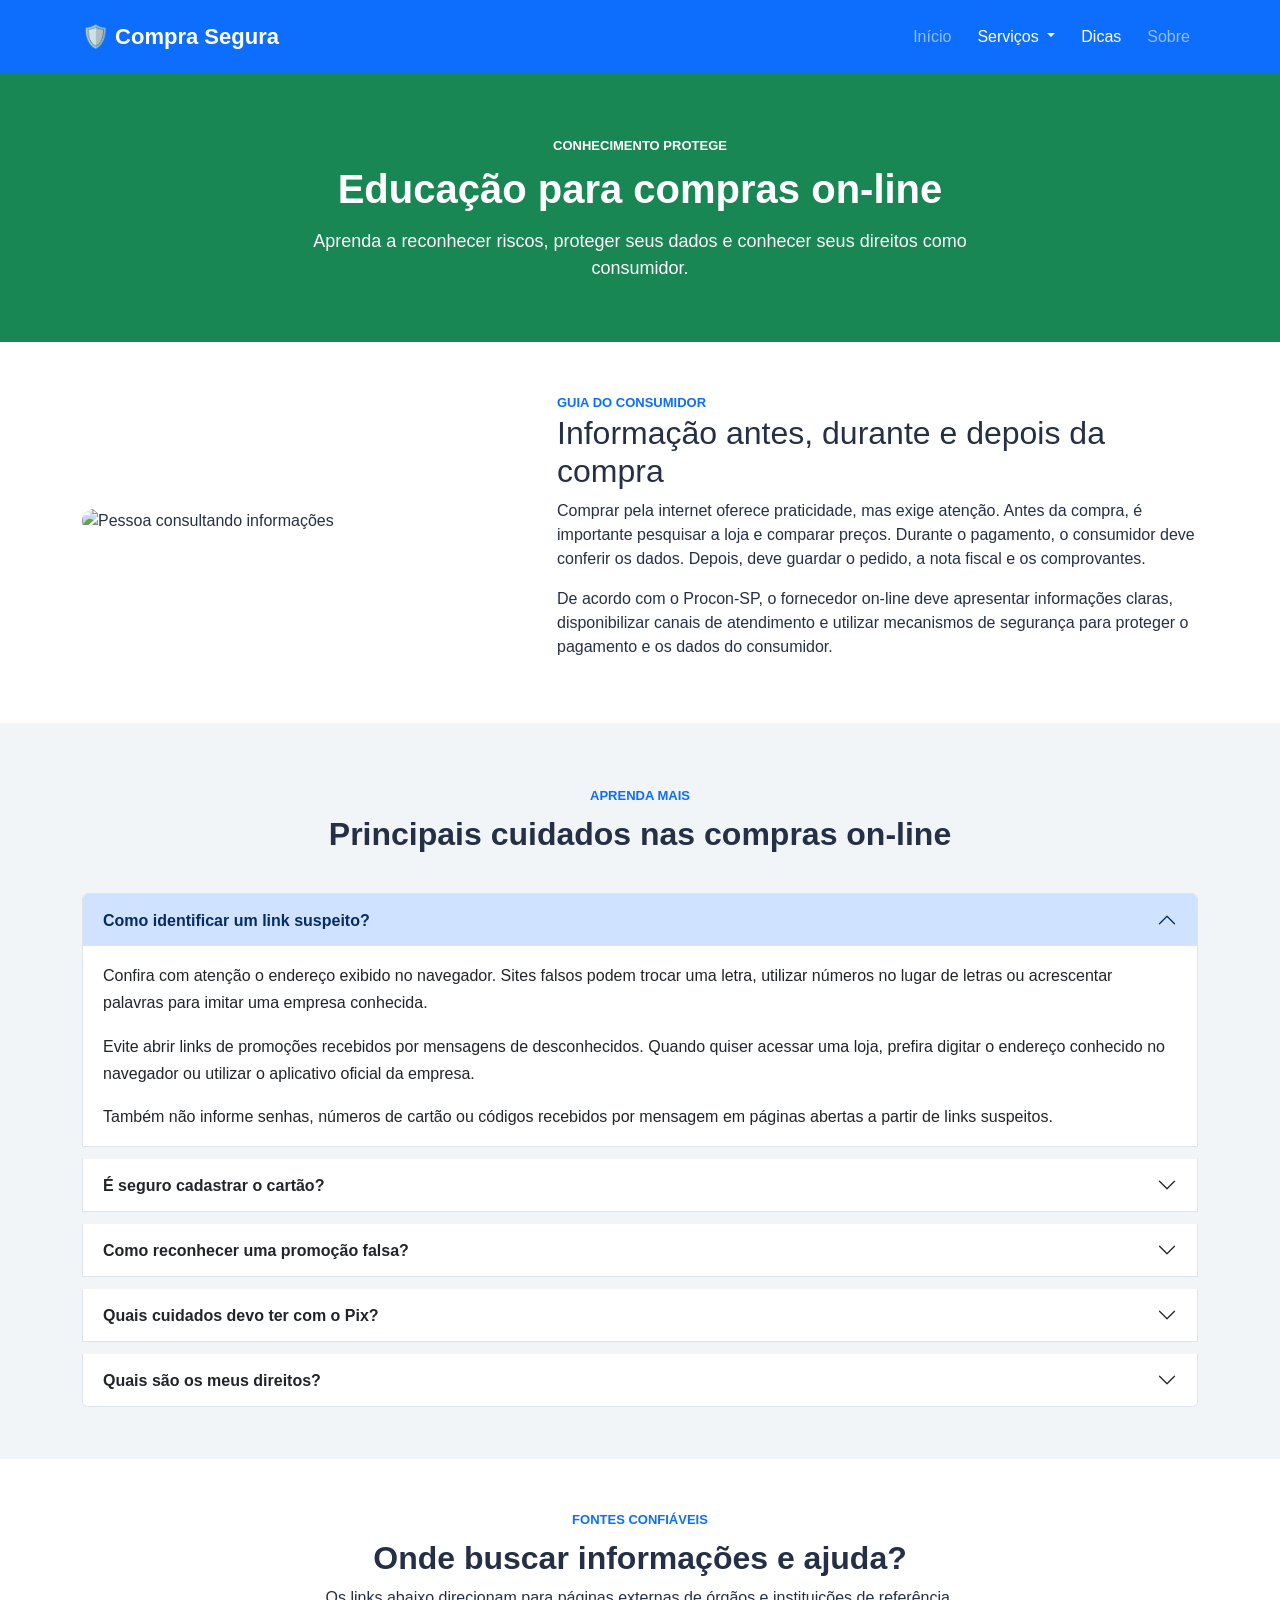
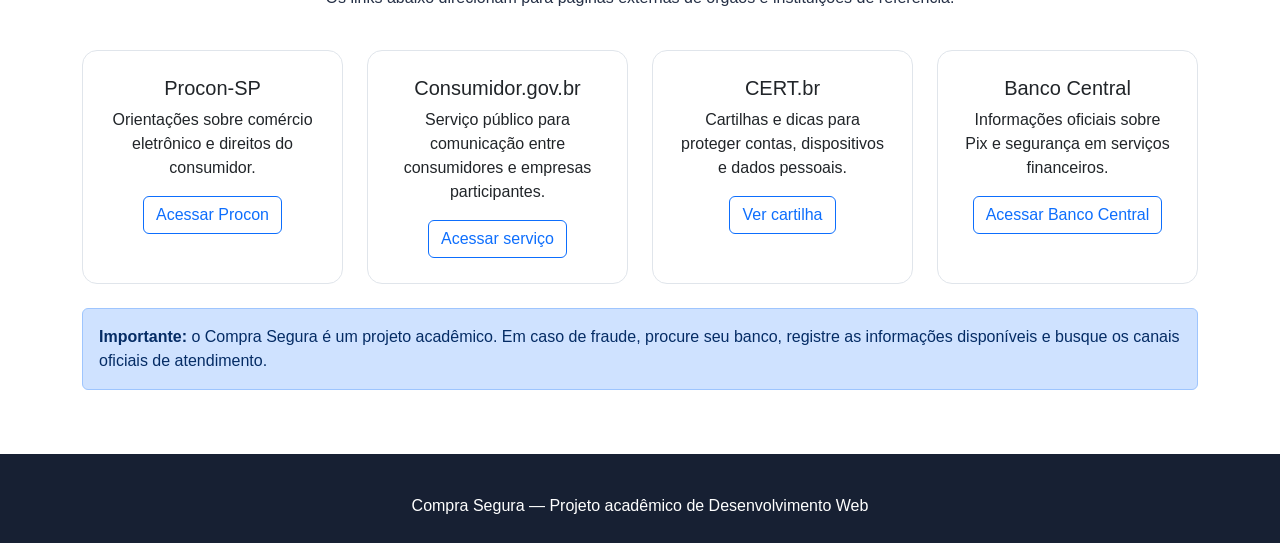
==== educacao.html @ fbb468bb "feat - projeto" ====
<!DOCTYPE html>
<html lang="pt-br">
<head>
    <meta charset="UTF-8">
    <meta name="viewport" content="width=device-width, initial-scale=1.0">

    <title>Educação - Compra Segura</title>

    <link
        href="https://cdn.jsdelivr.net/npm/bootstrap@5.3.3/dist/css/bootstrap.min.css"
        rel="stylesheet"
    >

    <link rel="stylesheet" href="css/estilo.css">
</head>

<body>

    <nav class="navbar navbar-expand-lg navbar-dark bg-primary">
        <div class="container">
            <a class="navbar-brand" href="index.html">🛡️ Compra Segura</a>

            <button
                class="navbar-toggler"
                type="button"
                data-bs-toggle="collapse"
                data-bs-target="#menuPrincipal"
            >
                <span class="navbar-toggler-icon"></span>
            </button>

            <div class="collapse navbar-collapse" id="menuPrincipal">
                <ul class="navbar-nav ms-auto">
                    <li class="nav-item">
                        <a class="nav-link" href="index.html">Início</a>
                    </li>

                    <li class="nav-item dropdown">
                        <a
                            class="nav-link dropdown-toggle active"
                            href="#"
                            data-bs-toggle="dropdown"
                        >
                            Serviços
                        </a>

                        <ul class="dropdown-menu">
                            <li>
                                <a class="dropdown-item" href="verificar-loja.html">
                                    Verificar loja
                                </a>
                            </li>

                            <li>
                                <a class="dropdown-item" href="verificar-promocao.html">
                                    Verificar promoção
                                </a>
                            </li>

                            <li>
                                <a class="dropdown-item" href="educacao.html">
                                    Educação
                                </a>
                            </li>
                        </ul>
                    </li>

                    <li class="nav-item">
                        <a class="nav-link active" href="educacao.html">Dicas</a>
                    </li>

                    <li class="nav-item">
                        <a class="nav-link" href="sobre.html">Sobre</a>
                    </li>
                </ul>
            </div>
        </div>
    </nav>

    <header class="cabecalho-pagina cabecalho-educacao">
        <div class="container">
            <span class="subtitulo-claro">CONHECIMENTO PROTEGE</span>
            <h1>Educação para compras on-line</h1>

            <p>
                Aprenda a reconhecer riscos, proteger seus dados e conhecer
                seus direitos como consumidor.
            </p>
        </div>
    </header>

    <main>
        <section class="container py-5">
            <div class="row align-items-center">
                <div class="col-lg-5 mb-4">
                    <img
                        src="https://encrypted-tbn0.gstatic.com/images?q=tbn:ANd9GcQnl_PKlkBleBbkw36OSNaFheO7C5F8j7W1MZVmrICV2A&s=10"
                        class="img-fluid imagem-conteudo"
                        alt="Pessoa consultando informações"
                    >
                </div>

                <div class="col-lg-7">
                    <span class="subtitulo">GUIA DO CONSUMIDOR</span>
                    <h2>Informação antes, durante e depois da compra</h2>

                    <p>
                        Comprar pela internet oferece praticidade, mas exige
                        atenção. Antes da compra, é importante pesquisar a loja
                        e comparar preços. Durante o pagamento, o consumidor
                        deve conferir os dados. Depois, deve guardar o pedido,
                        a nota fiscal e os comprovantes.
                    </p>

                    <p>
                        De acordo com o Procon-SP, o fornecedor on-line deve
                        apresentar informações claras, disponibilizar canais
                        de atendimento e utilizar mecanismos de segurança para
                        proteger o pagamento e os dados do consumidor.
                    </p>
                </div>
            </div>
        </section>

        <section class="secao-cinza">
            <div class="container">
                <div class="titulo-secao">
                    <span class="subtitulo">APRENDA MAIS</span>
                    <h2>Principais cuidados nas compras on-line</h2>
                </div>

                <div class="accordion" id="conteudosEducativos">
                    <div class="accordion-item">
                        <h2 class="accordion-header">
                            <button
                                class="accordion-button"
                                type="button"
                                data-bs-toggle="collapse"
                                data-bs-target="#conteudoUm"
                            >
                                Como identificar um link suspeito?
                            </button>
                        </h2>

                        <div
                            id="conteudoUm"
                            class="accordion-collapse collapse show"
                            data-bs-parent="#conteudosEducativos"
                        >
                            <div class="accordion-body">
                                <p>
                                    Confira com atenção o endereço exibido no
                                    navegador. Sites falsos podem trocar uma
                                    letra, utilizar números no lugar de letras
                                    ou acrescentar palavras para imitar uma
                                    empresa conhecida.
                                </p>

                                <p>
                                    Evite abrir links de promoções recebidos por
                                    mensagens de desconhecidos. Quando quiser
                                    acessar uma loja, prefira digitar o endereço
                                    conhecido no navegador ou utilizar o
                                    aplicativo oficial da empresa.
                                </p>

                                <p class="mb-0">
                                    Também não informe senhas, números de cartão
                                    ou códigos recebidos por mensagem em páginas
                                    abertas a partir de links suspeitos.
                                </p>
                            </div>
                        </div>
                    </div>

                    <div class="accordion-item">
                        <h2 class="accordion-header">
                            <button
                                class="accordion-button collapsed"
                                type="button"
                                data-bs-toggle="collapse"
                                data-bs-target="#conteudoDois"
                            >
                                É seguro cadastrar o cartão?
                            </button>
                        </h2>

                        <div
                            id="conteudoDois"
                            class="accordion-collapse collapse"
                            data-bs-parent="#conteudosEducativos"
                        >
                            <div class="accordion-body">
                                <p>
                                    Cadastre o cartão somente em lojas nas quais
                                    você confia. Antes disso, pesquise a empresa,
                                    leia sua política de privacidade e confira
                                    se o endereço acessado está correto.
                                </p>

                                <p>
                                    Quando o banco disponibilizar essa opção,
                                    prefira utilizar um cartão virtual. Ele pode
                                    evitar que os dados do cartão físico sejam
                                    informados diretamente na compra.
                                </p>

                                <p class="mb-0">
                                    Nunca envie foto do cartão, senha bancária
                                    ou código de confirmação para vendedores por
                                    aplicativos de mensagem.
                                </p>
                            </div>
                        </div>
                    </div>

                    <div class="accordion-item">
                        <h2 class="accordion-header">
                            <button
                                class="accordion-button collapsed"
                                type="button"
                                data-bs-toggle="collapse"
                                data-bs-target="#conteudoTres"
                            >
                                Como reconhecer uma promoção falsa?
                            </button>
                        </h2>

                        <div
                            id="conteudoTres"
                            class="accordion-collapse collapse"
                            data-bs-parent="#conteudosEducativos"
                        >
                            <div class="accordion-body">
                                <p>
                                    Compare o preço em diferentes lojas e
                                    desconfie de valores muito menores que os
                                    normalmente encontrados. Observe também o
                                    frete e as condições de pagamento.
                                </p>

                                <p>
                                    Uma mensagem com urgência exagerada pode
                                    tentar impedir que o consumidor pesquise.
                                    Frases como “compre agora” ou “última
                                    oportunidade” não comprovam que a promoção
                                    é verdadeira.
                                </p>

                                <p class="mb-0">
                                    Guarde o anúncio da oferta. O registro pode
                                    ser importante se o preço ou as condições
                                    forem alterados posteriormente.
                                </p>
                            </div>
                        </div>
                    </div>

                    <div class="accordion-item">
                        <h2 class="accordion-header">
                            <button
                                class="accordion-button collapsed"
                                type="button"
                                data-bs-toggle="collapse"
                                data-bs-target="#conteudoQuatro"
                            >
                                Quais cuidados devo ter com o Pix?
                            </button>
                        </h2>

                        <div
                            id="conteudoQuatro"
                            class="accordion-collapse collapse"
                            data-bs-parent="#conteudosEducativos"
                        >
                            <div class="accordion-body">
                                <p>
                                    Antes de confirmar um Pix, confira o nome,
                                    parte do CPF ou CNPJ, o banco e o valor da
                                    transação. Se alguma informação estiver
                                    diferente, não conclua o pagamento.
                                </p>

                                <p>
                                    Desconfie quando uma loja desconhecida
                                    oferecer um grande desconto apenas para
                                    pagamento por Pix. O pagamento rápido não
                                    substitui a verificação da empresa.
                                </p>

                                <p class="mb-0">
                                    Caso perceba um golpe, entre em contato
                                    rapidamente com seu banco e procure os
                                    canais oficiais de orientação.
                                </p>
                            </div>
                        </div>
                    </div>

                    <div class="accordion-item">
                        <h2 class="accordion-header">
                            <button
                                class="accordion-button collapsed"
                                type="button"
                                data-bs-toggle="collapse"
                                data-bs-target="#conteudoCinco"
                            >
                                Quais são os meus direitos?
                            </button>
                        </h2>

                        <div
                            id="conteudoCinco"
                            class="accordion-collapse collapse"
                            data-bs-parent="#conteudosEducativos"
                        >
                            <div class="accordion-body">
                                <p>
                                    Nas compras feitas pela internet, o
                                    consumidor possui direito de arrependimento.
                                    Segundo o Procon-SP, é possível desistir da
                                    compra em até sete dias, contados do
                                    recebimento do produto ou da assinatura do
                                    contrato.
                                </p>

                                <p>
                                    O fornecedor também deve apresentar
                                    informações claras sobre preço, pagamento,
                                    entrega, troca, cancelamento e atendimento.
                                </p>

                                <p class="mb-0">
                                    Guarde a confirmação do pedido, a nota
                                    fiscal, os comprovantes e as conversas
                                    realizadas com a empresa.
                                </p>
                            </div>
                        </div>
                    </div>
                </div>
            </div>
        </section>

        <section class="container py-5">
            <div class="titulo-secao">
                <span class="subtitulo">FONTES CONFIÁVEIS</span>
                <h2>Onde buscar informações e ajuda?</h2>

                <p>
                    Os links abaixo direcionam para páginas externas de órgãos
                    e instituições de referência.
                </p>
            </div>

            <div class="row">
                <div class="col-md-6 col-lg-3 mb-4">
                    <div class="card card-fonte h-100">
                        <div class="card-body">
                            <h3 class="h5">Procon-SP</h3>

                            <p>
                                Orientações sobre comércio eletrônico e direitos
                                do consumidor.
                            </p>

                            <a
                                href="https://www.procon.sp.gov.br/espaco-consumidor/"
                                target="_blank"
                                class="btn btn-outline-primary"
                            >
                                Acessar Procon
                            </a>
                        </div>
                    </div>
                </div>

                <div class="col-md-6 col-lg-3 mb-4">
                    <div class="card card-fonte h-100">
                        <div class="card-body">
                            <h3 class="h5">Consumidor.gov.br</h3>

                            <p>
                                Serviço público para comunicação entre
                                consumidores e empresas participantes.
                            </p>

                            <a
                                href="https://www.consumidor.gov.br/"
                                target="_blank"
                                class="btn btn-outline-primary"
                            >
                                Acessar serviço
                            </a>
                        </div>
                    </div>
                </div>

                <div class="col-md-6 col-lg-3 mb-4">
                    <div class="card card-fonte h-100">
                        <div class="card-body">
                            <h3 class="h5">CERT.br</h3>

                            <p>
                                Cartilhas e dicas para proteger contas,
                                dispositivos e dados pessoais.
                            </p>

                            <a
                                href="https://cartilha.cert.br/"
                                target="_blank"
                                class="btn btn-outline-primary"
                            >
                                Ver cartilha
                            </a>
                        </div>
                    </div>
                </div>

                <div class="col-md-6 col-lg-3 mb-4">
                    <div class="card card-fonte h-100">
                        <div class="card-body">
                            <h3 class="h5">Banco Central</h3>

                            <p>
                                Informações oficiais sobre Pix e segurança em
                                serviços financeiros.
                            </p>

                            <a
                                href="https://www.bcb.gov.br/"
                                target="_blank"
                                class="btn btn-outline-primary"
                            >
                                Acessar Banco Central
                            </a>
                        </div>
                    </div>
                </div>
            </div>

            <div class="alert alert-primary">
                <strong>Importante:</strong> o Compra Segura é um projeto
                acadêmico. Em caso de fraude, procure seu banco, registre as
                informações disponíveis e busque os canais oficiais de
                atendimento.
            </div>
        </section>
    </main>

    <footer class="rodape">
        <div class="container text-center">
            <p class="mb-0">
                Compra Segura — Projeto acadêmico de Desenvolvimento Web
            </p>
        </div>
    </footer>

    <script
        src="https://cdn.jsdelivr.net/npm/bootstrap@5.3.3/dist/js/bootstrap.bundle.min.js">
    </script>

    <script src="js/script.js"></script>
</body>
</html>
---- css/estilo.css ----
body {
    background-color: #ffffff;
    color: #253046;
    font-family: Arial, Helvetica, sans-serif;
}

.navbar {
    padding-top: 15px;
    padding-bottom: 15px;
}

.navbar-brand {
    font-size: 22px;
    font-weight: bold;
}

.nav-link {
    margin-left: 10px;
}

.area-principal {
    background-color: #0d6efd;
    color: white;
    padding-top: 80px;
    padding-bottom: 80px;
}

.area-principal h1 {
    font-size: 48px;
    font-weight: bold;
    margin-bottom: 20px;
}

.area-principal p {
    margin-bottom: 30px;
}

.selo {
    background-color: #ffffff;
    color: #0d6efd;
    padding: 8px 14px;
    border-radius: 20px;
    font-size: 13px;
    font-weight: bold;
}

.imagem-principal {
    border-radius: 25px;
    border: 5px solid white;
}

.imagem-conteudo {
    width: 100%;
    border-radius: 20px;
}

.titulo-secao {
    text-align: center;
    max-width: 750px;
    margin: 0 auto 40px auto;
}

.titulo-secao h2 {
    font-weight: bold;
    margin-top: 8px;
}

.subtitulo {
    color: #0d6efd;
    font-size: 13px;
    font-weight: bold;
}

.subtitulo-claro {
    color: #ffffff;
    font-size: 13px;
    font-weight: bold;
}

.card {
    border: 1px solid #e0e5eb;
    border-radius: 15px;
}

.card-servico,
.card-dica,
.card-fonte {
    text-align: center;
}

.card-servico:hover,
.card-dica:hover,
.card-fonte:hover {
    border-color: #0d6efd;
    background-color: #f4f8ff;
}

.card-body {
    padding: 25px;
}

.icone-card {
    font-size: 38px;
    margin-bottom: 15px;
}

.secao-passos {
    background-color: #eaf3ff;
    padding-top: 60px;
    padding-bottom: 40px;
}

.numero-passo {
    background-color: #0d6efd;
    color: white;
    width: 55px;
    height: 55px;
    line-height: 55px;
    border-radius: 50%;
    margin: 0 auto 15px auto;
    font-size: 22px;
    font-weight: bold;
}

.lista-verificacao {
    padding-left: 20px;
}

.lista-verificacao li {
    margin-bottom: 10px;
}

.cabecalho-pagina {
    background-color: #0d6efd;
    color: white;
    padding-top: 60px;
    padding-bottom: 60px;
    text-align: center;
}

.cabecalho-pagina h1 {
    font-weight: bold;
    margin-top: 8px;
}

.cabecalho-pagina p {
    max-width: 700px;
    margin: 15px auto 0 auto;
    font-size: 18px;
}

.cabecalho-promocao {
    background-color: #bb6800;
}

.cabecalho-educacao {
    background-color: #198754;
}

.cabecalho-sobre {
    background-color: #563d7c;
}

.card-formulario {
    border-top: 5px solid #0d6efd;
}

.card-formulario .card-body {
    padding: 35px;
}

.secao-cinza {
    background-color: #f2f5f8;
    padding-top: 60px;
    padding-bottom: 40px;
}

.secao-promocao {
    background-color: #fff4df;
    padding-top: 60px;
    padding-bottom: 40px;
}

.accordion-item {
    margin-bottom: 12px;
    border: 1px solid #dfe4ea;
}

.accordion-button {
    font-weight: bold;
}

.accordion-body {
    line-height: 1.7;
}

.rodape {
    background-color: #172033;
    color: white;
    padding-top: 40px;
    padding-bottom: 25px;
    margin-top: 0;
}

.rodape a {
    color: #d9e8ff;
    display: block;
    margin-bottom: 8px;
    text-decoration: none;
}

.rodape a:hover {
    color: white;
    text-decoration: underline;
}

.rodape hr {
    border-color: #ffffff;
}

@media (max-width: 768px) {
    .area-principal {
        padding-top: 50px;
        padding-bottom: 50px;
        text-align: center;
    }

    .area-principal h1 {
        font-size: 34px;
    }

    .cabecalho-pagina {
        padding-top: 40px;
        padding-bottom: 40px;
    }

    .cabecalho-pagina h1 {
        font-size: 32px;
    }

    .card-formulario .card-body {
        padding: 22px;
    }

    .nav-link {
        margin-left: 0;
    }

    .rodape {
        text-align: center;
    }
}
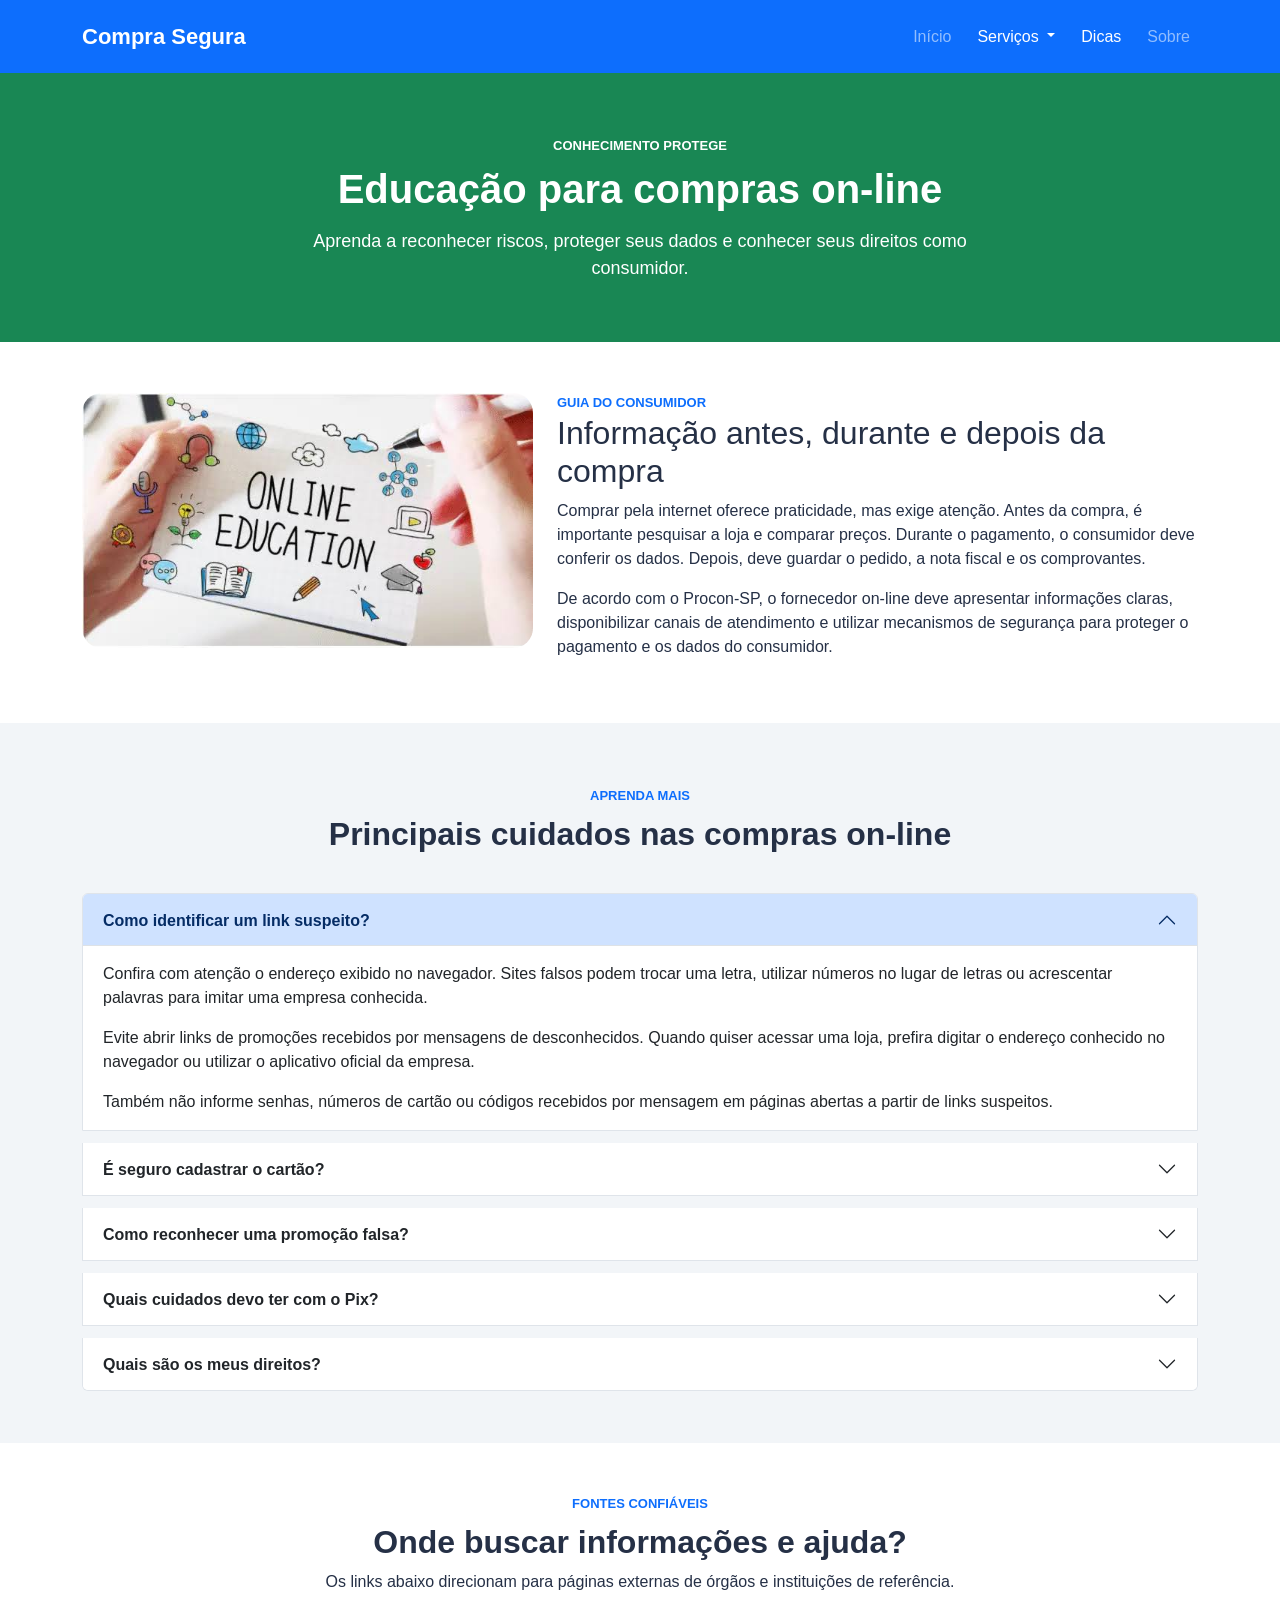
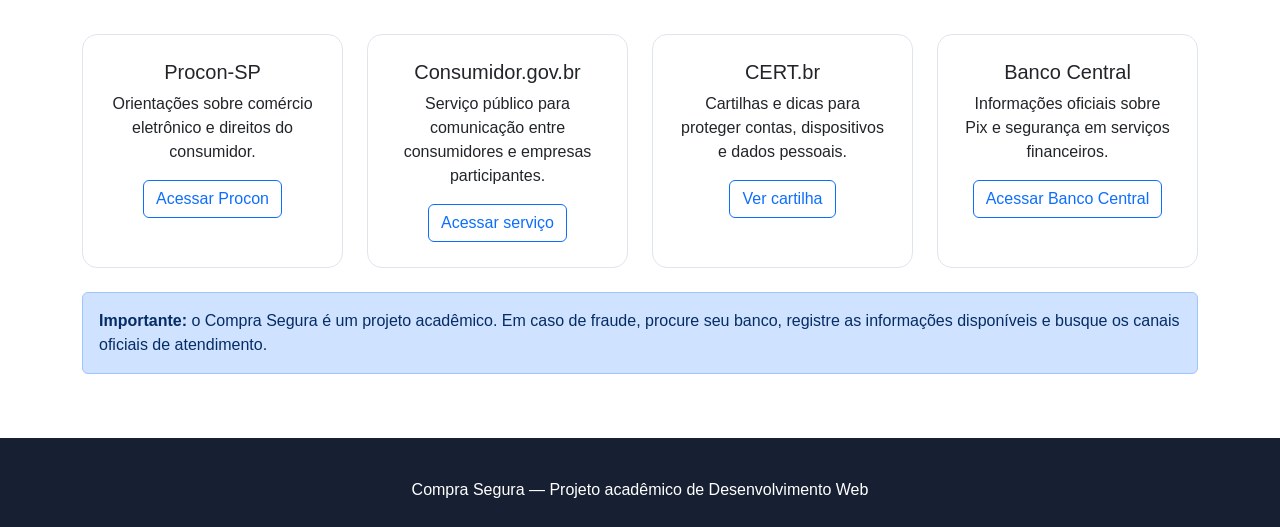
==== commit bef174b4: "Atualiza site: imagens locais, comentários e ajustes de código" ====
--- a/educacao.html
+++ b/educacao.html
@@ -6,26 +6,20 @@
 
     <title>Educação - Compra Segura</title>
 
-    <link
-        href="https://cdn.jsdelivr.net/npm/bootstrap@5.3.3/dist/css/bootstrap.min.css"
-        rel="stylesheet"
-    >
+    <!-- bootstrap -->
+    <link href="https://cdn.jsdelivr.net/npm/bootstrap@5.3.3/dist/css/bootstrap.min.css" rel="stylesheet">
 
     <link rel="stylesheet" href="css/estilo.css">
 </head>
 
 <body>
 
+    <!-- menu de navegação -->
     <nav class="navbar navbar-expand-lg navbar-dark bg-primary">
         <div class="container">
-            <a class="navbar-brand" href="index.html">🛡️ Compra Segura</a>
-
-            <button
-                class="navbar-toggler"
-                type="button"
-                data-bs-toggle="collapse"
-                data-bs-target="#menuPrincipal"
-            >
+            <a class="navbar-brand" href="index.html">Compra Segura</a>
+
+            <button class="navbar-toggler" type="button" data-bs-toggle="collapse" data-bs-target="#menuPrincipal">
                 <span class="navbar-toggler-icon"></span>
             </button>
 
@@ -35,12 +29,9 @@
                         <a class="nav-link" href="index.html">Início</a>
                     </li>
 
+                    <!-- menu drop-down -->
                     <li class="nav-item dropdown">
-                        <a
-                            class="nav-link dropdown-toggle active"
-                            href="#"
-                            data-bs-toggle="dropdown"
-                        >
+                        <a class="nav-link dropdown-toggle active" href="#" data-bs-toggle="dropdown">
                             Serviços
                         </a>
 
@@ -77,6 +68,7 @@
         </div>
     </nav>
 
+    <!-- cabeçalho da página -->
     <header class="cabecalho-pagina cabecalho-educacao">
         <div class="container">
             <span class="subtitulo-claro">CONHECIMENTO PROTEGE</span>
@@ -89,15 +81,13 @@
         </div>
     </header>
 
+    <!-- conteúdo principal -->
     <main>
+        <!-- seção -->
         <section class="container py-5">
             <div class="row align-items-center">
                 <div class="col-lg-5 mb-4">
-                    <img
-                        src="https://encrypted-tbn0.gstatic.com/images?q=tbn:ANd9GcQnl_PKlkBleBbkw36OSNaFheO7C5F8j7W1MZVmrICV2A&s=10"
-                        class="img-fluid imagem-conteudo"
-                        alt="Pessoa consultando informações"
-                    >
+                    <img src="img/educacao.jpg" class="img-fluid imagem-conteudo" alt="Pessoa consultando informações">
                 </div>
 
                 <div class="col-lg-7">
@@ -122,6 +112,7 @@
             </div>
         </section>
 
+        <!-- seção -->
         <section class="secao-cinza">
             <div class="container">
                 <div class="titulo-secao">
@@ -129,24 +120,16 @@
                     <h2>Principais cuidados nas compras on-line</h2>
                 </div>
 
+                <!-- perguntas em sanfona (accordion) -->
                 <div class="accordion" id="conteudosEducativos">
                     <div class="accordion-item">
                         <h2 class="accordion-header">
-                            <button
-                                class="accordion-button"
-                                type="button"
-                                data-bs-toggle="collapse"
-                                data-bs-target="#conteudoUm"
-                            >
+                            <button class="accordion-button" type="button" data-bs-toggle="collapse" data-bs-target="#conteudoUm">
                                 Como identificar um link suspeito?
                             </button>
                         </h2>
 
-                        <div
-                            id="conteudoUm"
-                            class="accordion-collapse collapse show"
-                            data-bs-parent="#conteudosEducativos"
-                        >
+                        <div id="conteudoUm" class="accordion-collapse collapse show" data-bs-parent="#conteudosEducativos">
                             <div class="accordion-body">
                                 <p>
                                     Confira com atenção o endereço exibido no
@@ -175,21 +158,12 @@
 
                     <div class="accordion-item">
                         <h2 class="accordion-header">
-                            <button
-                                class="accordion-button collapsed"
-                                type="button"
-                                data-bs-toggle="collapse"
-                                data-bs-target="#conteudoDois"
-                            >
+                            <button class="accordion-button collapsed" type="button" data-bs-toggle="collapse" data-bs-target="#conteudoDois">
                                 É seguro cadastrar o cartão?
                             </button>
                         </h2>
 
-                        <div
-                            id="conteudoDois"
-                            class="accordion-collapse collapse"
-                            data-bs-parent="#conteudosEducativos"
-                        >
+                        <div id="conteudoDois" class="accordion-collapse collapse" data-bs-parent="#conteudosEducativos">
                             <div class="accordion-body">
                                 <p>
                                     Cadastre o cartão somente em lojas nas quais
@@ -216,21 +190,12 @@
 
                     <div class="accordion-item">
                         <h2 class="accordion-header">
-                            <button
-                                class="accordion-button collapsed"
-                                type="button"
-                                data-bs-toggle="collapse"
-                                data-bs-target="#conteudoTres"
-                            >
+                            <button class="accordion-button collapsed" type="button" data-bs-toggle="collapse" data-bs-target="#conteudoTres">
                                 Como reconhecer uma promoção falsa?
                             </button>
                         </h2>
 
-                        <div
-                            id="conteudoTres"
-                            class="accordion-collapse collapse"
-                            data-bs-parent="#conteudosEducativos"
-                        >
+                        <div id="conteudoTres" class="accordion-collapse collapse" data-bs-parent="#conteudosEducativos">
                             <div class="accordion-body">
                                 <p>
                                     Compare o preço em diferentes lojas e
@@ -258,21 +223,12 @@
 
                     <div class="accordion-item">
                         <h2 class="accordion-header">
-                            <button
-                                class="accordion-button collapsed"
-                                type="button"
-                                data-bs-toggle="collapse"
-                                data-bs-target="#conteudoQuatro"
-                            >
+                            <button class="accordion-button collapsed" type="button" data-bs-toggle="collapse" data-bs-target="#conteudoQuatro">
                                 Quais cuidados devo ter com o Pix?
                             </button>
                         </h2>
 
-                        <div
-                            id="conteudoQuatro"
-                            class="accordion-collapse collapse"
-                            data-bs-parent="#conteudosEducativos"
-                        >
+                        <div id="conteudoQuatro" class="accordion-collapse collapse" data-bs-parent="#conteudosEducativos">
                             <div class="accordion-body">
                                 <p>
                                     Antes de confirmar um Pix, confira o nome,
@@ -299,21 +255,12 @@
 
                     <div class="accordion-item">
                         <h2 class="accordion-header">
-                            <button
-                                class="accordion-button collapsed"
-                                type="button"
-                                data-bs-toggle="collapse"
-                                data-bs-target="#conteudoCinco"
-                            >
+                            <button class="accordion-button collapsed" type="button" data-bs-toggle="collapse" data-bs-target="#conteudoCinco">
                                 Quais são os meus direitos?
                             </button>
                         </h2>
 
-                        <div
-                            id="conteudoCinco"
-                            class="accordion-collapse collapse"
-                            data-bs-parent="#conteudosEducativos"
-                        >
+                        <div id="conteudoCinco" class="accordion-collapse collapse" data-bs-parent="#conteudosEducativos">
                             <div class="accordion-body">
                                 <p>
                                     Nas compras feitas pela internet, o
@@ -342,6 +289,7 @@
             </div>
         </section>
 
+        <!-- seção -->
         <section class="container py-5">
             <div class="titulo-secao">
                 <span class="subtitulo">FONTES CONFIÁVEIS</span>
@@ -364,11 +312,7 @@
                                 do consumidor.
                             </p>
 
-                            <a
-                                href="https://www.procon.sp.gov.br/espaco-consumidor/"
-                                target="_blank"
-                                class="btn btn-outline-primary"
-                            >
+                            <a href="https://www.procon.sp.gov.br/espaco-consumidor/" target="_blank" class="btn btn-outline-primary">
                                 Acessar Procon
                             </a>
                         </div>
@@ -385,11 +329,7 @@
                                 consumidores e empresas participantes.
                             </p>
 
-                            <a
-                                href="https://www.consumidor.gov.br/"
-                                target="_blank"
-                                class="btn btn-outline-primary"
-                            >
+                            <a href="https://www.consumidor.gov.br/" target="_blank" class="btn btn-outline-primary">
                                 Acessar serviço
                             </a>
                         </div>
@@ -406,11 +346,7 @@
                                 dispositivos e dados pessoais.
                             </p>
 
-                            <a
-                                href="https://cartilha.cert.br/"
-                                target="_blank"
-                                class="btn btn-outline-primary"
-                            >
+                            <a href="https://cartilha.cert.br/" target="_blank" class="btn btn-outline-primary">
                                 Ver cartilha
                             </a>
                         </div>
@@ -427,11 +363,7 @@
                                 serviços financeiros.
                             </p>
 
-                            <a
-                                href="https://www.bcb.gov.br/"
-                                target="_blank"
-                                class="btn btn-outline-primary"
-                            >
+                            <a href="https://www.bcb.gov.br/" target="_blank" class="btn btn-outline-primary">
                                 Acessar Banco Central
                             </a>
                         </div>
@@ -448,6 +380,7 @@
         </section>
     </main>
 
+    <!-- rodapé -->
     <footer class="rodape">
         <div class="container text-center">
             <p class="mb-0">
@@ -456,10 +389,10 @@
         </div>
     </footer>
 
-    <script
-        src="https://cdn.jsdelivr.net/npm/bootstrap@5.3.3/dist/js/bootstrap.bundle.min.js">
-    </script>
-
+    <!-- javascript do bootstrap -->
+    <script src="https://cdn.jsdelivr.net/npm/bootstrap@5.3.3/dist/js/bootstrap.bundle.min.js"></script>
+
+    <!-- nosso javascript -->
     <script src="js/script.js"></script>
 </body>
 </html>
--- a/css/estilo.css
+++ b/css/estilo.css
@@ -4,9 +4,9 @@
     font-family: Arial, Helvetica, sans-serif;
 }
 
+/* menu */
 .navbar {
-    padding-top: 15px;
-    padding-bottom: 15px;
+    padding: 15px 0;
 }
 
 .navbar-brand {
@@ -18,21 +18,17 @@
     margin-left: 10px;
 }
 
+/* parte de cima da página inicial */
 .area-principal {
     background-color: #0d6efd;
     color: white;
-    padding-top: 80px;
-    padding-bottom: 80px;
+    padding: 80px 0;
 }
 
 .area-principal h1 {
     font-size: 48px;
     font-weight: bold;
     margin-bottom: 20px;
-}
-
-.area-principal p {
-    margin-bottom: 30px;
 }
 
 .selo {
@@ -77,20 +73,17 @@
     font-weight: bold;
 }
 
+/* cards */
 .card {
     border: 1px solid #e0e5eb;
     border-radius: 15px;
 }
 
-.card-servico,
-.card-dica,
-.card-fonte {
+.card-servico, .card-dica, .card-fonte {
     text-align: center;
 }
 
-.card-servico:hover,
-.card-dica:hover,
-.card-fonte:hover {
+.card-servico:hover, .card-dica:hover, .card-fonte:hover {
     border-color: #0d6efd;
     background-color: #f4f8ff;
 }
@@ -99,15 +92,9 @@
     padding: 25px;
 }
 
-.icone-card {
-    font-size: 38px;
-    margin-bottom: 15px;
-}
-
 .secao-passos {
     background-color: #eaf3ff;
-    padding-top: 60px;
-    padding-bottom: 40px;
+    padding: 60px 0 40px 0;
 }
 
 .numero-passo {
@@ -130,11 +117,11 @@
     margin-bottom: 10px;
 }
 
+/* cabeçalho das outras páginas */
 .cabecalho-pagina {
     background-color: #0d6efd;
     color: white;
-    padding-top: 60px;
-    padding-bottom: 60px;
+    padding: 60px 0;
     text-align: center;
 }
 
@@ -171,16 +158,15 @@
 
 .secao-cinza {
     background-color: #f2f5f8;
-    padding-top: 60px;
-    padding-bottom: 40px;
+    padding: 60px 0 40px 0;
 }
 
 .secao-promocao {
     background-color: #fff4df;
-    padding-top: 60px;
-    padding-bottom: 40px;
-}
-
+    padding: 60px 0 40px 0;
+}
+
+/* accordion da página de educação */
 .accordion-item {
     margin-bottom: 12px;
     border: 1px solid #dfe4ea;
@@ -190,16 +176,11 @@
     font-weight: bold;
 }
 
-.accordion-body {
-    line-height: 1.7;
-}
-
+/* rodapé */
 .rodape {
     background-color: #172033;
     color: white;
-    padding-top: 40px;
-    padding-bottom: 25px;
-    margin-top: 0;
+    padding: 40px 0 25px 0;
 }
 
 .rodape a {
@@ -214,14 +195,10 @@
     text-decoration: underline;
 }
 
-.rodape hr {
-    border-color: #ffffff;
-}
-
+/* celular */
 @media (max-width: 768px) {
     .area-principal {
-        padding-top: 50px;
-        padding-bottom: 50px;
+        padding: 50px 0;
         text-align: center;
     }
 
@@ -230,8 +207,7 @@
     }
 
     .cabecalho-pagina {
-        padding-top: 40px;
-        padding-bottom: 40px;
+        padding: 40px 0;
     }
 
     .cabecalho-pagina h1 {
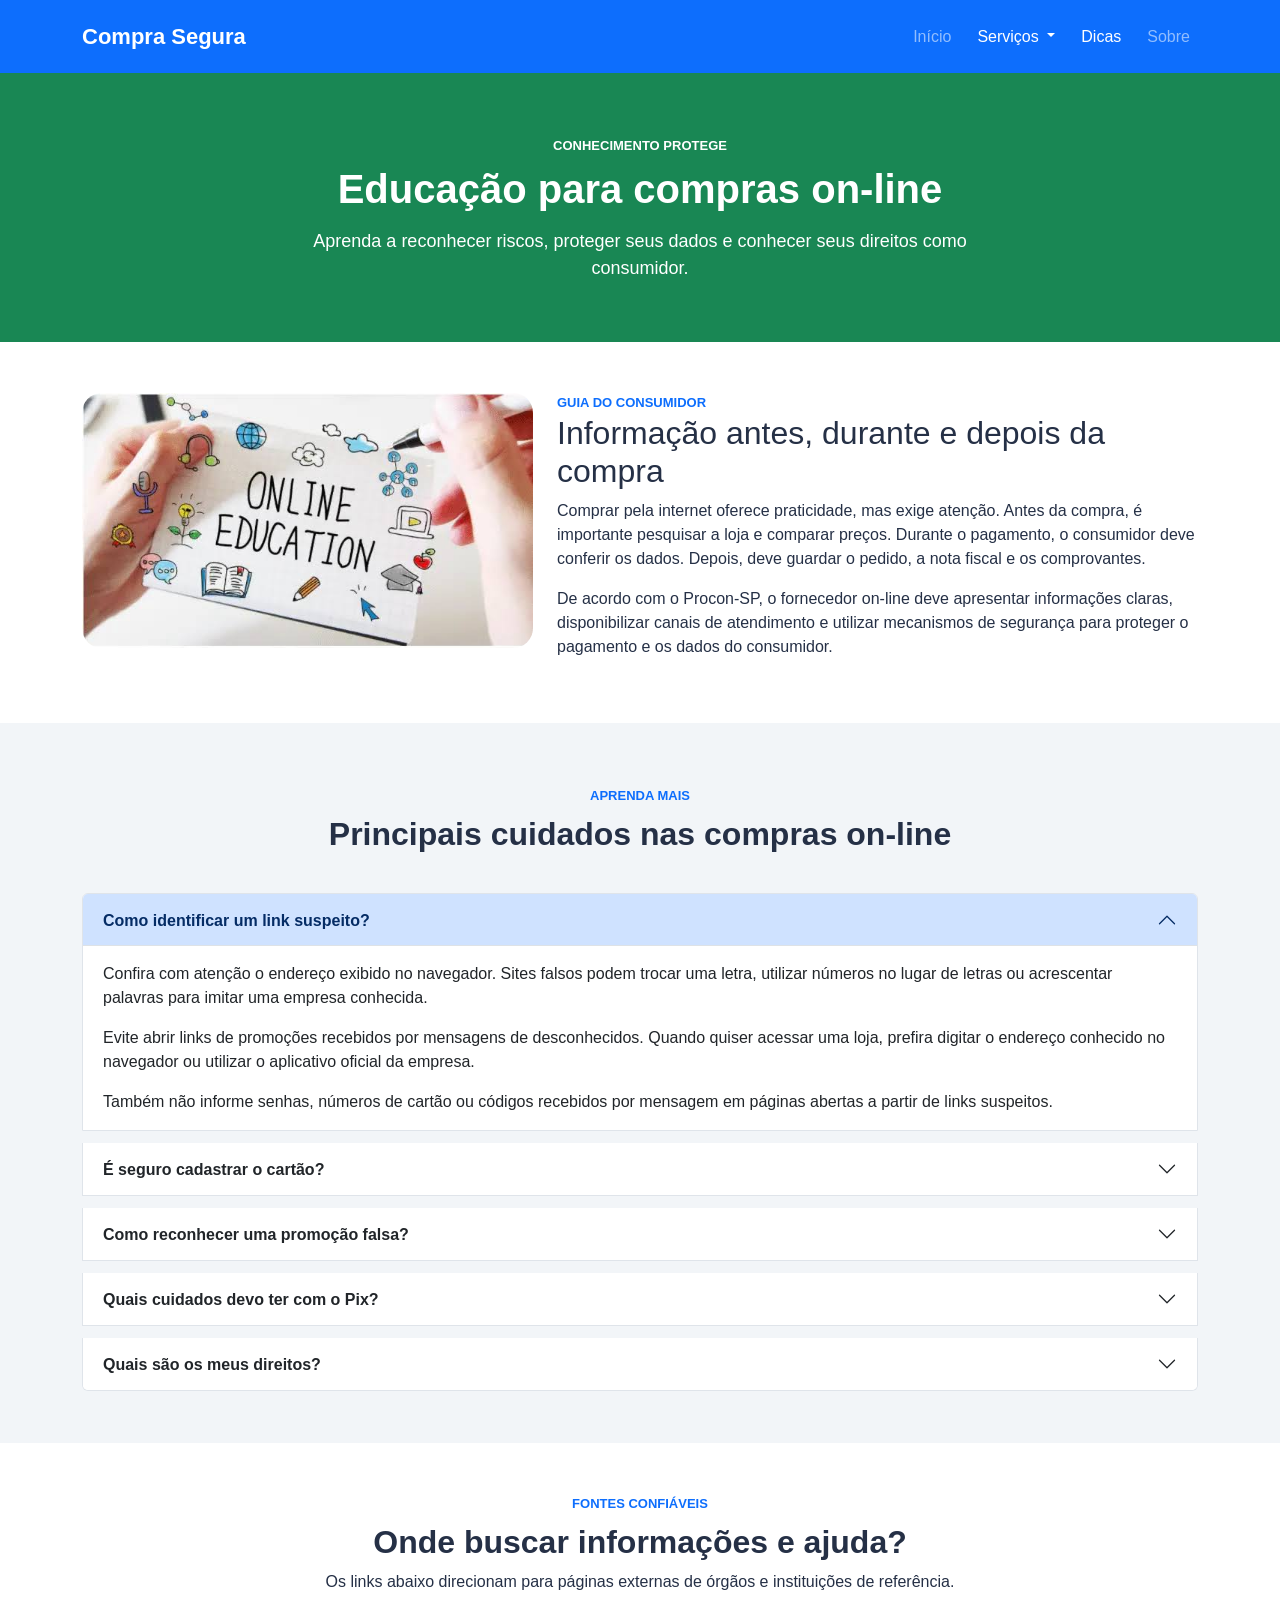
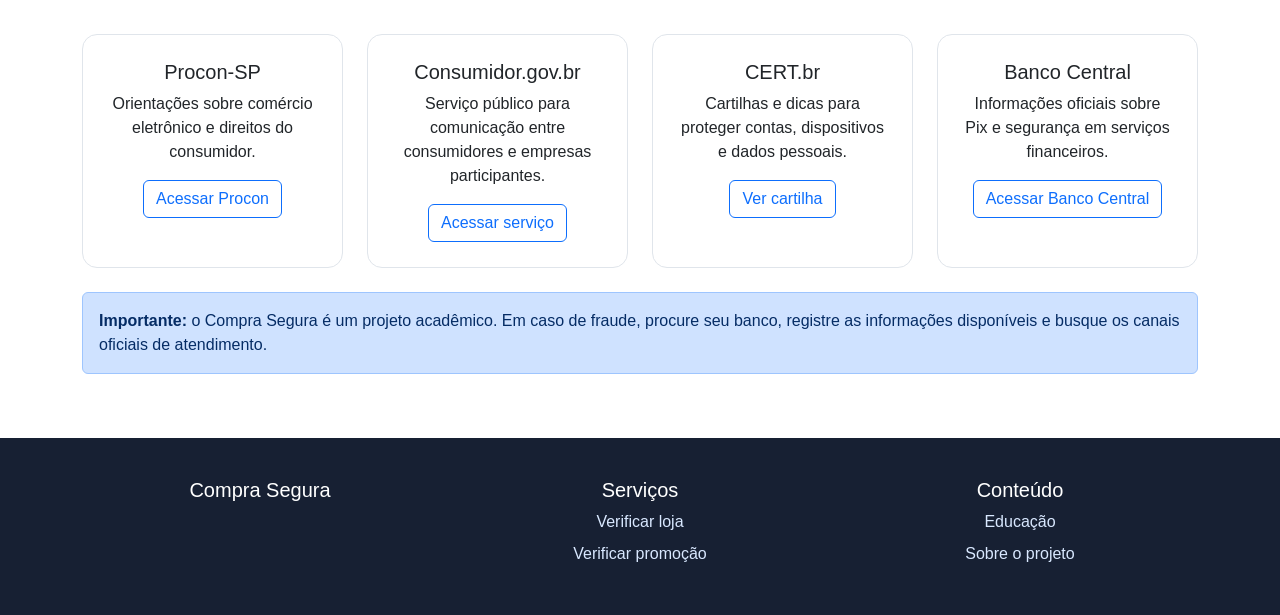
==== commit 0d14d5f2: "Padroniza rodapé em todas as páginas e centraliza o conteúdo" ====
--- a/educacao.html
+++ b/educacao.html
@@ -382,10 +382,24 @@
 
     <!-- rodapé -->
     <footer class="rodape">
-        <div class="container text-center">
-            <p class="mb-0">
-                Compra Segura — Projeto acadêmico de Desenvolvimento Web
-            </p>
+        <div class="container">
+            <div class="row text-center">
+                <div class="col-md-4 mb-3">
+                    <h2 class="h5">Compra Segura</h2>
+                </div>
+
+                <div class="col-md-4 mb-3">
+                    <h2 class="h5">Serviços</h2>
+                    <a href="verificar-loja.html">Verificar loja</a>
+                    <a href="verificar-promocao.html">Verificar promoção</a>
+                </div>
+
+                <div class="col-md-4 mb-3">
+                    <h2 class="h5">Conteúdo</h2>
+                    <a href="educacao.html">Educação</a>
+                    <a href="sobre.html">Sobre o projeto</a>
+                </div>
+            </div>
         </div>
     </footer>
 
